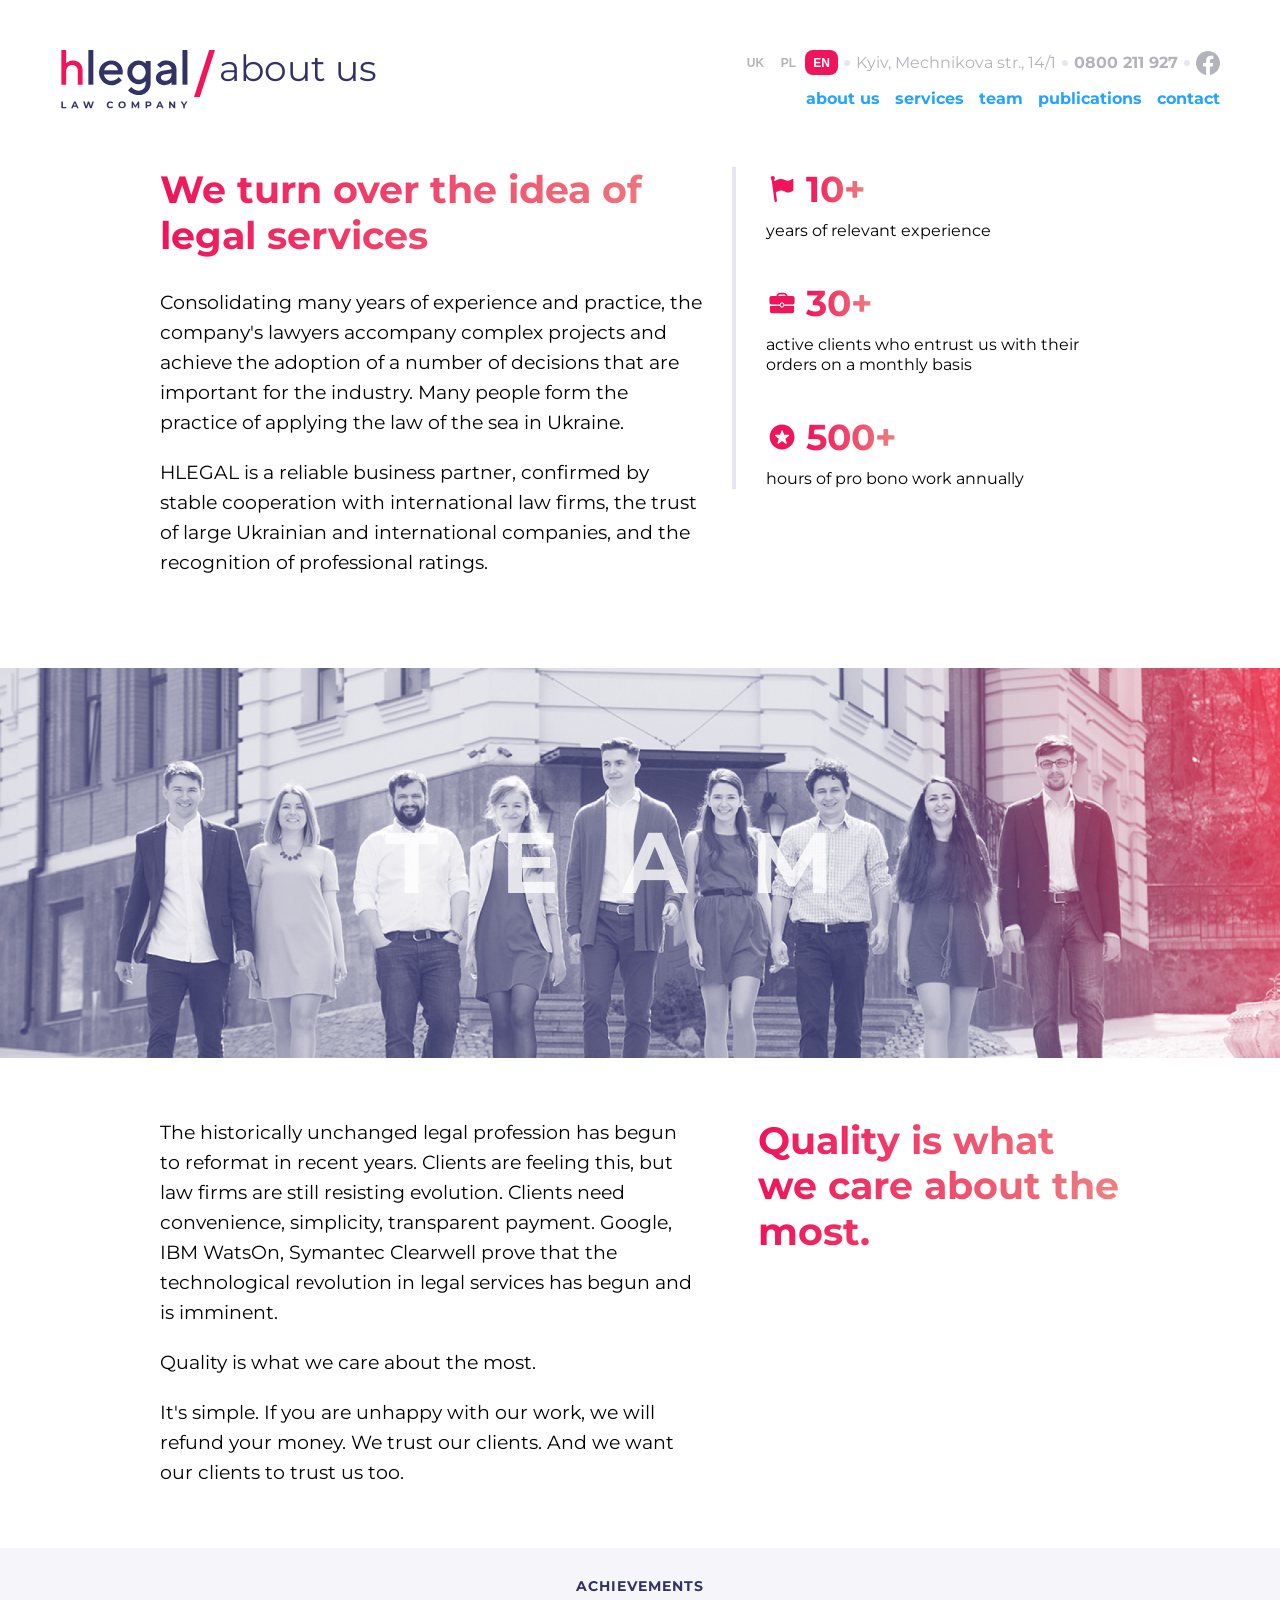
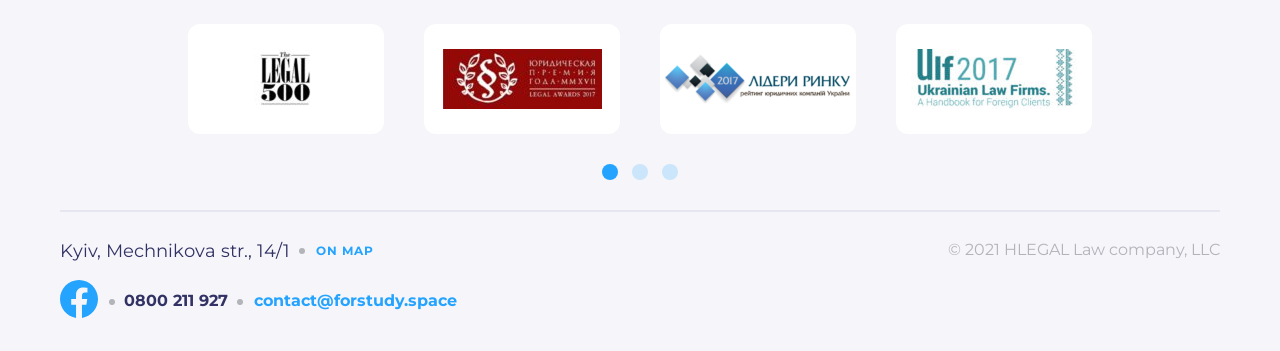
==== about.html @ 107e5a52 "add about page" ====
<!DOCTYPE html>
<html lang="en">

<head>
    <meta charset="UTF-8">
    <meta name="viewport" content="width=device-width, initial-scale=1.0">
    <title>About us</title>

    <link rel="stylesheet" href="css/index.css">
    <link rel="stylesheet" href="css/about.css">
    <script src="js/script.js"></script>
</head>

<body>

    <header class="header-wrapper">
        <div class="language-wrapper">
            <div class="language">
                <button>UK</button>
                <button>PL</button>
                <button class="active">EN</button>
            </div>
            <p class="header-address">Kyiv, Mechnikova str., 14/1</p>
            <a class="header-tel" href="tel:0800211927">0800 211 927</a>
            <a class="header-facebook" href="#">
                <svg width="24" height="24">
                    <use href="/img/sprite.svg#facebook"></use>
                </svg>
            </a>

        </div>

        <div class="logo-wrapper">

            <div class="logo-img-wrapper">
                <a href="/">
                    <img class="header-logo" src="img/logo-dark.svg" alt="logo" />
                </a>

                <svg class="logo-slash">
                    <use href="/img/sprite.svg#slash"></use>
                </svg>

                <span class="logo-text">about us</span>
            </div>

            <button class="burger-menu" id="menu">
                <span></span>
            </button>
        </div>

        <nav class="desktop-menu">
            <ul class="header-menu">
                <li><a href="#" class="nav-link">about us</a></li>
                <li><a href="/services.html" class="nav-link">services</a></li>
                <li><a href="#" class="nav-link">team</a></li>
                <li><a href="#" class="nav-link">publications</a></li>
                <li><a href="#" class="nav-link">contact</a></li>
            </ul>
        </nav>

    </header>


    <main>


        <div class="mobile-panel" id="panel">

            <button class="close-btn" id="close-menu"></button>

            <nav class="mobile-menu">
                <ul>
                    <li><a href="#" class="mobile-navlink">about us</a></li>
                    <li><a href="/services.html" class="mobile-navlink">послуги</a></li>
                    <li><a href="#" class="mobile-navlink">команда</a></li>
                    <li><a href="#" class="mobile-navlink active">публікації</a></li>
                    <li><a href="#" class="mobile-navlink">контакти</a></li>
                </ul>
            </nav>


        </div>

        <section class="section-main">

            <div>

                <h1 class="section-name text-gradient">We turn over the idea of legal services</h1>

                <p class="section-description">Consolidating many years of experience and practice, the company's
                    lawyers
                    accompany complex projects and achieve the adoption of a number of decisions that are important for
                    the
                    industry. Many people form the practice of applying the law of the sea in Ukraine.</p>

                <p class="section-description">HLEGAL is a reliable business partner, confirmed by stable cooperation
                    with
                    international law firms, the trust of large Ukrainian and international companies, and the
                    recognition
                    of
                    professional ratings.</p>

            </div>


            <div class="svg-card-wrapper">

                <div class="svg-card">

                    <svg width="32" height="32" class="img-card">
                        <use href="/img/sprite.svg#flag"></use>
                    </svg>

                    <span class="card-namber text-gradient">10+</span>

                    <p class="card-text">years of relevant experience</p>

                </div>

                <div class="svg-card">

                    <svg width="32" height="32" class="img-card">
                        <use href="/img/sprite.svg#case"></use>
                    </svg>

                    <span class="card-namber text-gradient">30+</span>

                    <p class="card-text">active clients who entrust us with their orders on a monthly basis</p>

                </div>

                <div class="svg-card">

                    <svg width="32" height="32" class="img-card">
                        <use href="/img/sprite.svg#star"></use>
                    </svg>

                    <span class="card-namber text-gradient">500+</span>

                    <p class="card-text">hours of pro bono work annually</p>

                </div>


            </div>


        </section>

        <div class="bg-img-span">

            <span class="bg-span">Team</span>
            <img class="bg-img" src="/img/Team-bg.png" alt="Team">

        </div>


        <section class="quality">

            <div class="quality-text-wrapper">

                <p class="quality-paragraph">The historically unchanged legal profession has begun to reformat in recent
                    years.
                    Clients
                    are feeling this, but law firms are still resisting evolution. Clients need convenience, simplicity,
                    transparent payment. Google, IBM WatsOn, Symantec Clearwell prove that the technological revolution
                    in
                    legal
                    services has begun and is imminent.</p>

                <p class="quality-paragraph">Quality is what we care about the most.</p>

                <p class="quality-paragraph">It's simple. If you are unhappy with our work, we will refund your money.
                    We
                    trust our
                    clients. And we want our clients to trust us too.</p>

            </div>

            <h2 class="quality-title text-gradient">Quality is what we care about the most.</h2>

        </section>

        <section class="achievements">

            <h3 class="achievements-text">achievements</h3>


            <div class="achievements-wrapper">

                <div class="achievements-bg">

                    <img class="achievements-img-legal-500" src="/img/legal-500.png" alt="legal-500">

                </div>

                <div class="achievements-bg">

                    <img class="achievements-img-legal-2017" src="/img/legal-2017.png" alt="legal-2017">

                </div>

                <div class="achievements-bg">

                    <img class="achievements-img-leader-2017" src="/img/leader-2017.png" alt="leader-2017">

                </div>

                <div class="achievements-bg">

                    <img class="achievements-img-ulf-2017" src="/img/ulf-2017.png" alt="ulf-2017">

                </div>


            </div>



            <div class="achievements-btn-wrapper">

                <button class="achievements-btn active"></button>
                <button class="achievements-btn"></button>
                <button class="achievements-btn"></button>
                <button class="achievements-btn"></button>
                <button class="achievements-btn"></button>
                <button class="achievements-btn"></button>

            </div>


        </section>

    </main>

    <footer>

        <div class="footer-wrapper">

            <span class="footer-separator"></span>


            <div class="footer-grid">

                <div class="footer-item-address">

                    <p class="footer-address">Kyiv, Mechnikova str., 14/1</p>

                    <a class="footer-link link" href="#">On map</a>

                </div>

                <div class="footer-item-contacts">

                    <a class="footer-facebook" href="#">
                        <svg width="38" height="38">
                            <use href="/img/sprite.svg#facebook"></use>
                        </svg>
                    </a>

                    <a class="footer-tel" href="tel:0800211927">0800 211 927</a>

                    <a class="footer-mail link" href="mailto:contact@forstudy.space">contact@forstudy.space</a>

                </div>

                <p class="footer-item-copyright">© 2021 HLEGAL Law company, LLC</p>

            </div>



        </div>

    </footer>



</body>

</html>
---- css/index.css ----
@import url('https://fonts.googleapis.com/css2?family=Montserrat:ital,wght@0,100..900;1,100..900&display=swap');
@import url('reset.css');
@import url('global.css');
---- css/about.css ----
/* HEADER  */

    .language-wrapper {
        background-color: var(--color-grey-bg);
    }

    .language button:not(.active) {
        color: var(--color-grey-text);
    }

    .language button:not(.active):hover {
        background: var(--color-grey-bg);
    }

    .header-tel {
        color: var(--color-grey-text);
    }

    .burger-menu::before,
    .burger-menu::after,
    .burger-menu span {
        background-color: var(--main-color);
    }

    .section-main {
        padding: 30px;
    }

    .section-name {
        margin-bottom: 30px;
        font-weight: 700;
        font-size: 30px;
        line-height: 1.2;
    }

    .section-description {
        margin-bottom: 30px;
        font-size: 19px;
        line-height: 30px;
    }

    .section-description:first-of-type {
        margin-bottom: 20px;
    }

    .svg-card-wrapper {
        border-left: 4px solid var(--color-grey-separator);
        padding-left: 30px;
    }

    .svg-card {
        display: flex;
        align-items: center;
        flex-wrap: wrap;
    }

    .svg-card:not(:last-of-type) {
        margin-bottom: 40px;
    }

    .img-card {
        color: var(--accent-color);
        margin-right: 8px;
    }

    .card-namber {
        font-weight: 700;
        font-size: 36px;
        line-height: 44px;
    }

    .card-text {
        width: 100%;
        margin-top: 10px;
        font-size: 16px;
        line-height: 20px;
    }


    .bg-img-span {
        position: relative;
        max-width: 1920px;
        margin: 0 auto;
    }

    .bg-img {
        width: 100%;
    }

    .bg-span {
        text-transform: uppercase;
        font-weight: 700;
        font-size: 36px;
        letter-spacing: 13px;
        color: rgba(255, 255, 255, 1);
        position: absolute;
        top: 50%;
        left: 50%;
        transform: translate(-50%, -50%);
        opacity: 80%;
    }

    .quality {
        padding: 30px 30px 60px;
    }

    .quality-paragraph {
        color: rgba(0, 0, 0, 1);
        font-size: 19px;
        line-height: 30px;
    }

    .quality-paragraph:not(:first-of-type) {
        margin-top: 20px;
    }

    .quality-title {
        font-weight: 700;
        font-size: 30px;
        line-height: 1.2;
        margin-top: 30px;
    }


    /* achievements */


    .achievements {
        padding: 30px;
        background: rgba(245, 245, 250, 1);
    }

    .achievements-text {
        text-align: center;
        font-weight: 700;
        font-size: 14px;
        letter-spacing: 1px;
        line-height: 1.2;
        text-transform: uppercase;
        color: var(--main-color);
        padding-bottom: 30px;
    }

    .achievements-bg {
        display: flex;
        justify-content: center;
        align-items: center;
        width: 255px;
        height: 90px;
        margin: 0 auto;
        background-color: rgba(255, 255, 255, 1);
        border-radius: 12px;
    }

    .achievements-bg:not(:first-child) {
        display: none;
    }

    .achievements-img-legal-500 {
        width: 53px;
        height: 40px;
    }

    .achievements-img-legal-2017 {
        width: 106px;
        height: 40px;
    }

    .achievements-img-leader-2017 {
        width: 130px;
        height: 40px;
    }

    .achievements-img-ulf-2017 {
        width: 110px;
        height: 40px;
    }

    .achievements-btn-wrapper {
        margin-top: 30px;
        display: flex;
        gap: 14px;
        justify-content: center;
    }

    .achievements-btn {
        width: 16px;
        height: 16px;
        opacity: 20%;
        background-color: var(--active-color-regular);
        border-radius: 100%;
        border: none;
    }

    .achievements-btn.active {
        opacity: 100%;
    }

    .achievements-btn:hover {
        opacity: 60%;
    }





    @media (min-width: 768px) {

        /* HEADER  */

        .language-wrapper {
            background: none;
        }

        .header-facebook {
            color: var(--color-grey-text);
        }


        .nav-link {
            color: var(--active-color-regular);
        }

        .nav-link:hover {
            color: var(--accent-color);
        }




        /* section-main */


        .section-main {
            padding: 60px;
        }

        .section-name {
            font-size: 38px;
        }


        /* Quality */

        .quality {
            padding: 60px;
        }

        .quality-title {
            font-size: 38px;
        }

        .bg-span {
            font-size: 46px;
            letter-spacing: 63px;
        }

        .achievements {
            padding: 30px 60px;
        }

        .achievements-wrapper {
            display: flex;
            justify-content: center;
            gap: 40px;
        }

        .achievements-bg:not(:first-child) {
            display: flex;
        }

        .achievements-bg {
            margin: 0;
            width: 132px;
        }

        .achievements-btn:nth-last-child(-n+3) {
            display: none;
        }
    }


    @media (min-width: 1024px) {

        .section-main {
            max-width: 1080px;
            margin: 0 auto;
            display: flex;
            gap: 30px;
        }

        .svg-card-wrapper {
            height: 322px;
        }

        .svg-card {
            width: 354px;
        }





        /* Quality */

        .quality {
            max-width: 1080px;
            margin: 0 auto;
            display: flex;
            gap: 60px;
        }

        .bg-span {
            font-size: 86px;
        }

        .quality-title {
            flex: none;
            margin-top: 0;
            width: 362px;
        }

        .achievements-bg {
            width: 196px;
            height: 110px;
        }

        .achievements-img-legal-500 {
            width: 80px;
            height: 60px;
        }

        .achievements-img-legal-2017 {
            width: 159px;
            height: 60px;
        }

        .achievements-img-leader-2017 {
            width: 195px;
            height: 60px;
        }

        .achievements-img-ulf-2017 {
            width: 166px;
            height: 60px;
        }
    }

    @media (min-width: 1440px) {
        .bg-span {
            font-size: 96px;
        }

        .achievements-bg {
            width: 300px;
            height: 110px;
        }

    }



    @media (min-width: 1720px) {
        .section-main {
            max-width: 1360px;
        }

        .quality {
            max-width: 1360px;

        }
    }


    @media (min-width: 1920px) {
         
        .achievements-bg {
            width: 370px;
            height: 110px;
        }
    }
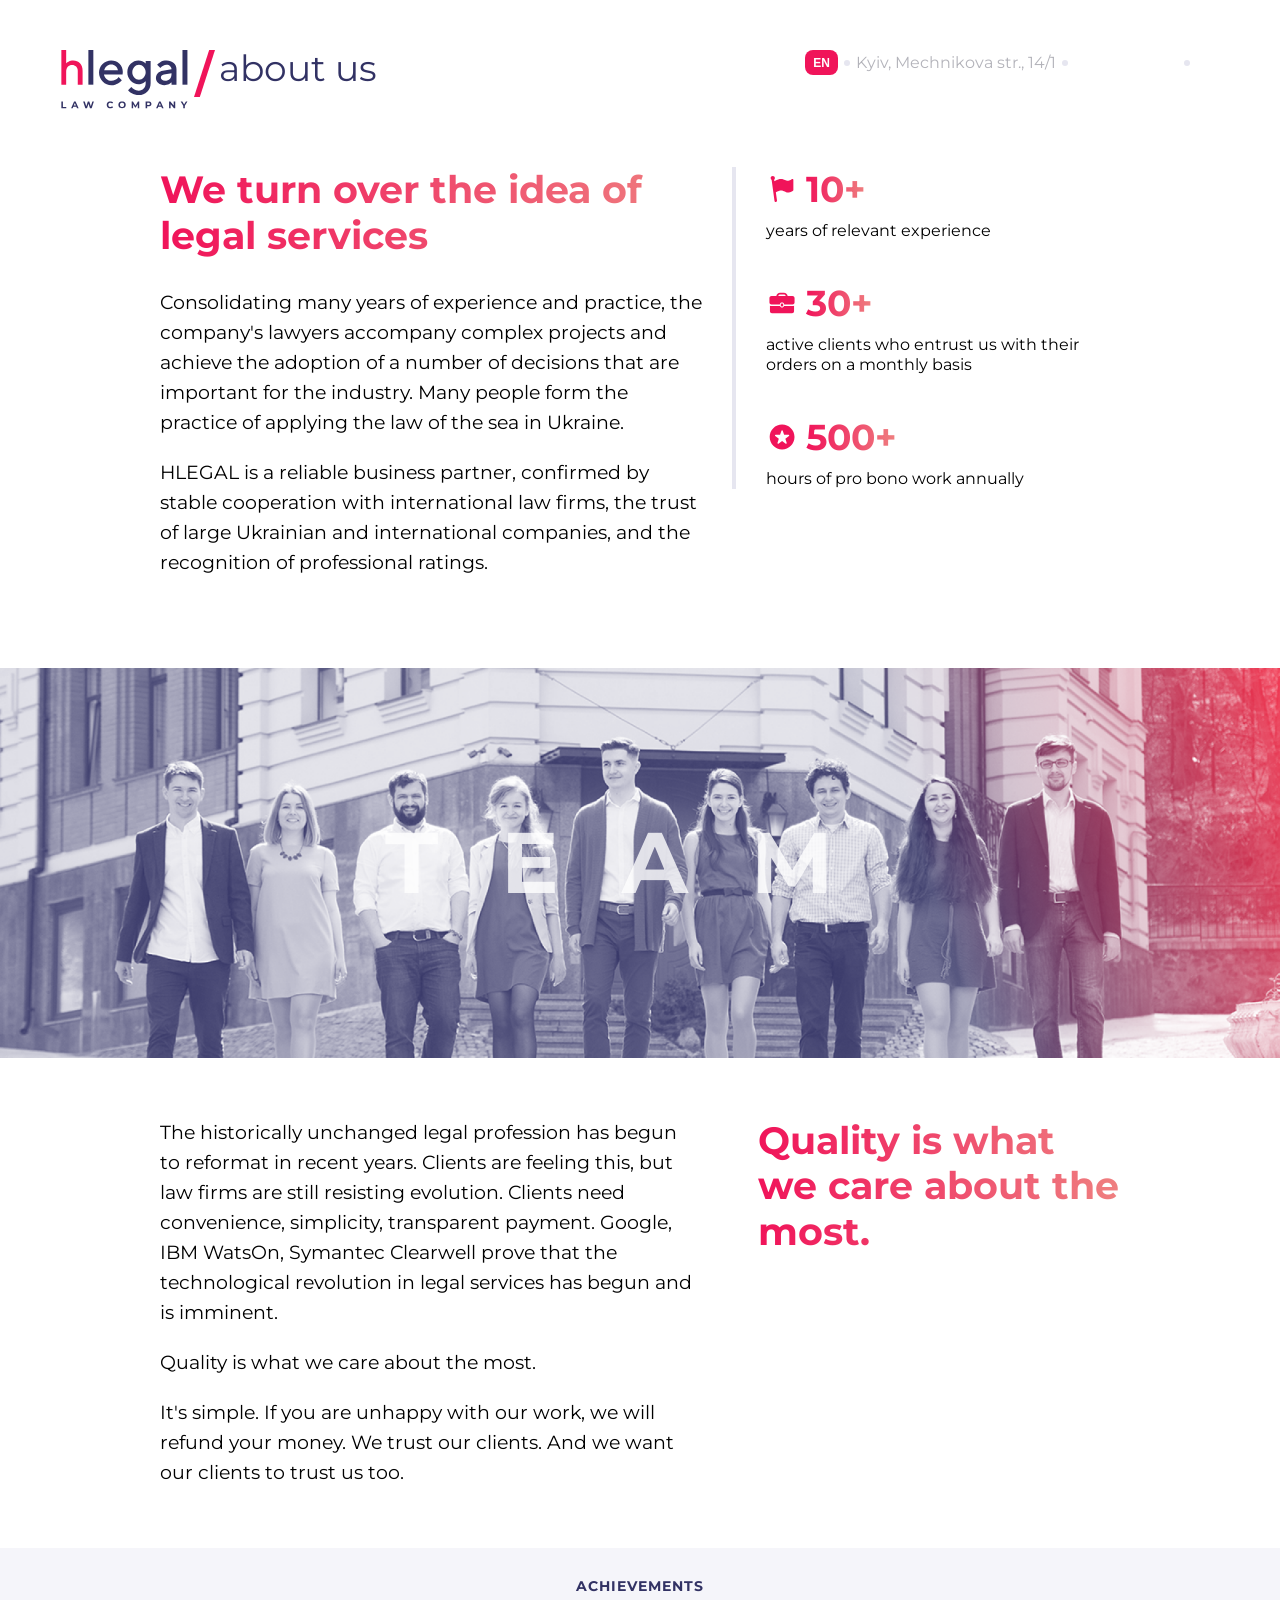
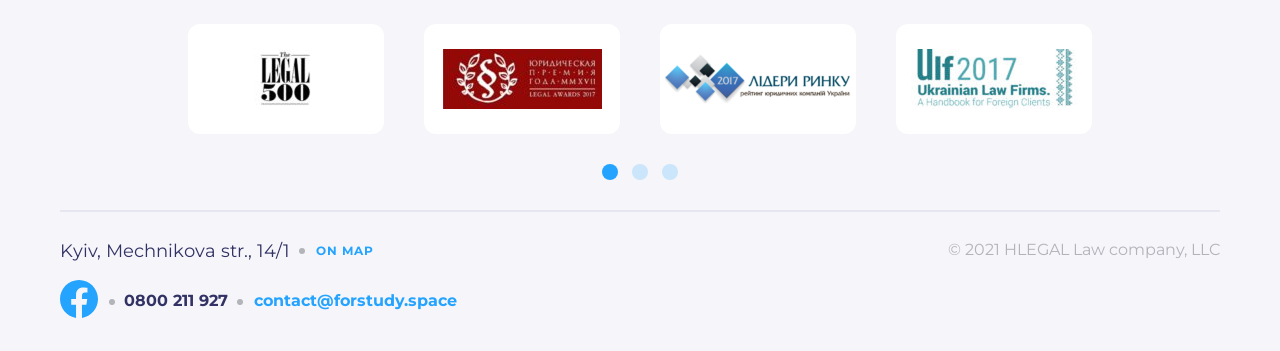
==== commit a5bdb825: "add contact page" ====
--- a/about.html
+++ b/about.html
@@ -55,15 +55,11 @@
                 <li><a href="/services.html" class="nav-link">services</a></li>
                 <li><a href="#" class="nav-link">team</a></li>
                 <li><a href="#" class="nav-link">publications</a></li>
-                <li><a href="#" class="nav-link">contact</a></li>
+                <li><a href="/contact.html" class="nav-link">contact</a></li>
             </ul>
         </nav>
 
     </header>
-
-
-    <main>
-
 
         <div class="mobile-panel" id="panel">
 
@@ -75,12 +71,18 @@
                     <li><a href="/services.html" class="mobile-navlink">послуги</a></li>
                     <li><a href="#" class="mobile-navlink">команда</a></li>
                     <li><a href="#" class="mobile-navlink active">публікації</a></li>
-                    <li><a href="#" class="mobile-navlink">контакти</a></li>
+                    <li><a href="/contact.html" class="mobile-navlink">контакти</a></li>
                 </ul>
             </nav>
 
 
         </div>
+
+
+    <main>
+
+
+    
 
         <section class="section-main">
 
--- a/css/about.css
+++ b/css/about.css
@@ -1,26 +1,4 @@
-    /* HEADER  */
-
-    .language-wrapper {
-        background-color: var(--color-grey-bg);
-    }
-
-    .language button:not(.active) {
-        color: var(--color-grey-text);
-    }
-
-    .language button:not(.active):hover {
-        background: var(--color-grey-bg);
-    }
-
-    .header-tel {
-        color: var(--color-grey-text);
-    }
-
-    .burger-menu::before,
-    .burger-menu::after,
-    .burger-menu span {
-        background-color: var(--main-color);
-    }
+
 
     .section-main {
         padding: 30px;
@@ -206,27 +184,6 @@
 
     @media (min-width: 768px) {
 
-        /* HEADER  */
-
-        .language-wrapper {
-            background: none;
-        }
-
-        .header-facebook {
-            color: var(--color-grey-text);
-        }
-
-
-        .nav-link {
-            color: var(--active-color-regular);
-        }
-
-        .nav-link:hover {
-            color: var(--accent-color);
-        }
-
-
-
 
         /* section-main */
 
